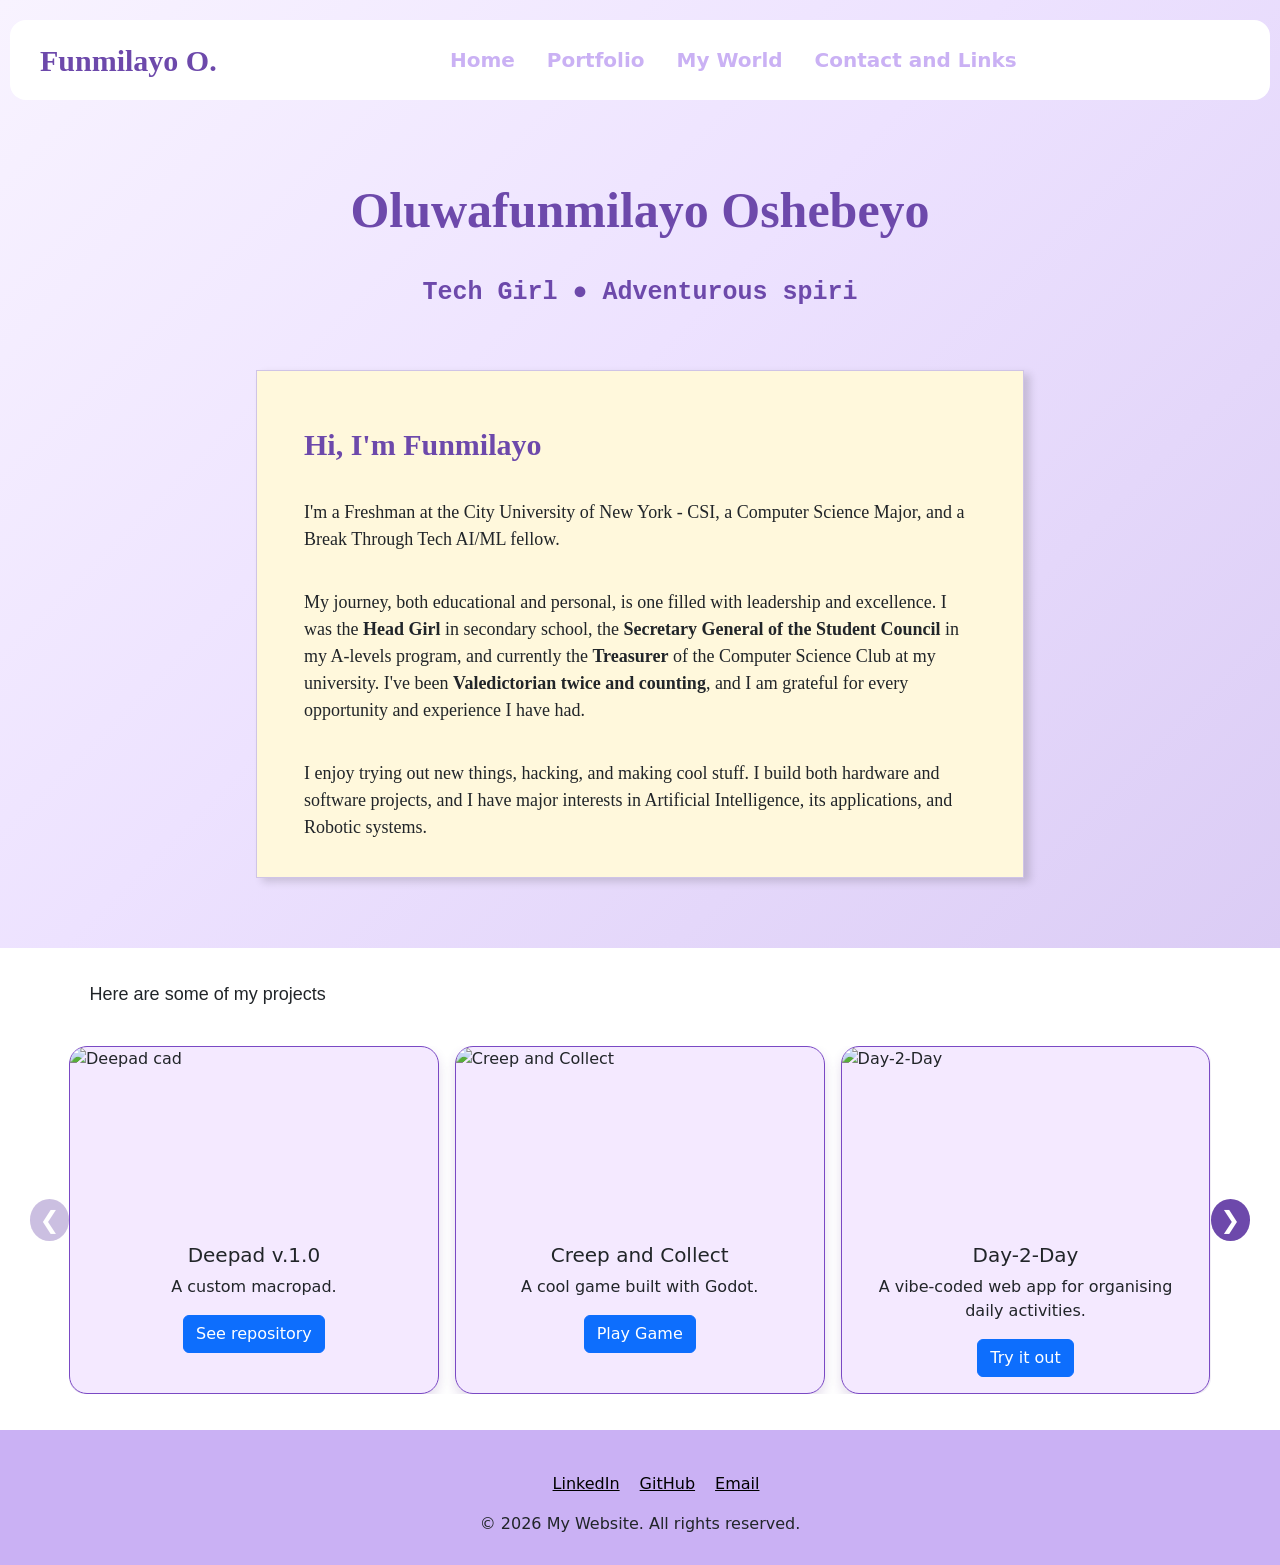
==== index.html @ a9be0886 "push" ====
<!DOCTYPE html>
<html lang="en">
    <head>
        <meta charset="UTF-8">
        <meta name="viewport" content="width=device-width, initial-scale=1.0">
        <title>Funmilayo Oshebeyo</title>
        <link href="https://cdn.jsdelivr.net/npm/bootstrap@5.3.8/dist/css/bootstrap.min.css" rel="stylesheet" integrity="sha384-sRIl4kxILFvY47J16cr9ZwB07vP4J8+LH7qKQnuqkuIAvNWLzeN8tE5YBujZqJLB" crossorigin="anonymous">
        <link rel="stylesheet" href="../pagesCSS/MyWebsite.css">
    </head>

    <body>
        <nav class="navbar navbar-expand-lg fixed-top">
        <div class="container-fluid">

            <a class="navbar-brand" href="https://www.linkedin.com/in/funmilayo-oshebeyo">Funmilayo O.</a>
            <button class="navbar-toggler" type="button" data-bs-toggle="offcanvas" data-bs-target="#offcanvasNavbar" aria-controls="offcanvasNavbar" aria-label="Toggle navigation">
                <span class="navbar-toggler-icon"></span>
            </button>

            <div class="offcanvas offcanvas-end" tabindex="-1" id="offcanvasNavbar" aria-labelledby="offcanvasNavbarLabel">
                <div class="offcanvas-header">
                    <h5 class="offcanvas-title" id="offcanvasNavbarLabel">Funmilayo</h5>
                    <button type="button" class="btn-close" data-bs-dismiss="offcanvas" aria-label="Close"></button>
                </div>

                <div class="offcanvas-body">
                    <ul class="navbar-nav justify-content-center flex-grow-1 pe-3">
                        <li class="nav-item">
                            <a class="nav-link mx-lg-2" href="index.html">Home</a>
                        </li>

                        <li class="nav-item">
                            <a class="nav-link mx-lg-2" aria-current="page" href="Portfolio.html">Portfolio</a>
                        </li>

                        <li class="nav-item">
                            <a class="nav-link mx-lg-2" href="MyWorld.html">My World</a>
                        </li>

                        <li class="nav-item">
                            <a class="nav-link mx-lg-2" href="Contact.html">Contact and Links</a>
                        </li>

                    </ul>
                </div>

            </div>
        </div>
    </nav>

    <div class="hero-section">
        <h1 class="myName">Oluwafunmilayo Oshebeyo</h1>
        <h1 id="portfText" class="typewriterText"></h1>

        <div class="notepad container">
            <h1 class="bigNoteText">Hi, I'm Funmilayo</h1>
            <p class="noteText">I'm a Freshman at the City University of New York - CSI, a Computer Science Major, and a Break Through Tech AI/ML fellow.</p>
            <p class="noteText">My journey, both educational and personal, is one filled with leadership and excellence. 
                I was the <span class="makeBold">Head Girl</span> in secondary school, the <span class="makeBold">Secretary General of the Student Council</span> in my A-levels program, and currently the <span class="makeBold">Treasurer</span> of the Computer Science Club at my university. 
                I've been <span class="makeBold">Valedictorian twice and counting</span>, and I am grateful for every opportunity and experience I have had.</p>
            <p class="noteText">I enjoy trying out new things, hacking, and making cool stuff. I build both hardware and software projects, and I have major interests in Artificial Intelligence, its applications, and Robotic systems.</p>
        </div>
    </div>

<!-- Let's do our poem, scrapbook (page or section), and motivation board -->

<!-- Bootstrap -->
    <div>
        <h1 class="someText">Here are some of my projects</h1>
        
        <section id="projectsCarousel" class="projects-carousel" aria-label="Project carousel">
            <button id="projectsPrev" class="leftandrightbuttons" type="button" aria-label="Previous project">&#10094;</button>

            <div class="projects-viewport">
                <div class="projects-track">

                    <div class="card project-card">
                        <img src="../images/projects/deepadCad.png" class="card-img-top" alt="Deepad cad">
                        <div class="card-body">
                            <h5 class="card-title">Deepad v.1.0</h5>
                            <p class="card-text">A custom macropad.</p>
                            <a href="https://github.com/Dee-24r/Dee-pad_clean" target="_blank" class="btn btn-primary">See repository</a>
                        </div>
                    </div>

                    <div class="card project-card">
                        <img src="../images/projects/creepAndCollect.png" class="card-img-top" alt="Creep and Collect">
                        <div class="card-body">
                            <h5 class="card-title">Creep and Collect</h5>
                            <p class="card-text">A cool game built with Godot.</p>
                            <a href="https://hack-girl.itch.io/creep-and-collect" target="_blank" class="btn btn-primary">Play Game</a>
                        </div>
                    </div>

                <div class="card project-card">
                    <img src="../images/projects/day-2-day.png" class="card-img-top" alt="Day-2-Day">
                    <div class="card-body">
                        <h5 class="card-title">Day-2-Day</h5>
                        <p class="card-text">A vibe-coded web app for organising daily activities.</p>
                        <a href="https://day-2-day.netlify.app/" target="_blank" class="btn btn-primary">Try it out</a>
                    </div>
                </div>

                <div class="card project-card">
                    <img src="../images/projects/ai-surveillance-threat-detection.png" class="card-img-top" alt="Surveillance">
                    <div class="card-body">
                        <h5 class="card-title">AI Surveillance Threat Detection</h5>
                        <p class="card-text">Simulated a threat detection system in Kaggle notebooks.</p>
                        <a href="https://www.kaggle.com/code/danielleoshebeyo/surveillance-threat-detection" target="_blank" class="btn btn-primary">See Notebook</a>
                    </div>
                </div>
                </div>
            </div>

            <button id="projectsNext" class="leftandrightbuttons" type="button" aria-label="Next project">&#10095;</button>
        </section>
    </div>

    <!-- <div class="pagesDiv"></div>

        <div class="linkToPagesBody">
            <img src="../images/cityPic.jfif" alt="Achievements" class="image">
            <div>
                <h1>Portfolio</h1>
                <h3>Achievements, Associations, and Experiences</h3>
            </div>
        </div>

        <div class="linkToPagesBody">
            <img src="../images/city.jfif" alt="My World" class="image">
            <div class="overlay-text-pages">
                <h1>My World</h1>
                <h3>Get to know me and my personal interests</h3>
            </div>
        </div>

        <div class="linkToPagesBody">
            <img src="../images/aicaricature.jpeg" alt="Scrapbook" class="image">
            <div class="overlay-text-pages">
                <h1>Scrapbook</h1>
                <h3>Recent activities</h3>
            </div>
        </div>

        <div class="linkToPagesBody">
            <img src="../images/aiPic.jpeg" alt="Contact" class="image">
            <div class="overlay-text-pages">
                <h1>Contacts and Links</h1>
                <h3>Contact me and check out my social media links</h3>
            </div>
        </div>


    </div> -->

    <footer class="footer">
        <div style="margin-top: 30px;">
            <ul class="no-decor">
                <li><a href="https://www.linkedin.com/in/funmilayo-oshebeyo" target="_blank">LinkedIn</a></li>
                    <li><a href="https://github.com/funmilayo-oshebeyo" target="_blank">GitHub</a></li>
                    <li><a href="mailto:fummyoshe@gmail.com" target="_blank">Email</a></li>
            </ul>
        </div>
        <p>&copy; 2026 My Website. All rights reserved.</p>
    </footer>


    <script src="https://cdn.jsdelivr.net/npm/bootstrap@5.3.8/dist/js/bootstrap.bundle.min.js" integrity="sha384-FKyoEForCGlyvwx9Hj09JcYn3nv7wiPVlz7YYwJrWVcXK/BmnVDxM+D2scQbITxI" crossorigin="anonymous"></script>
    <script src="../app.js"></script>
    </body>
</html>
---- pagesCSS/MyWebsite.css ----
*{
    margin: 0;
    padding: 0;
    box-sizing: border-box;
}

.style{
    display: flex;
    flex-direction: column;
    align-items: center;
}

/*-----------NAVBAR STARTS--------------*/

.navbar{
    background-color: white;
    height: 80px;
    margin-top: 20px;
    margin-left: 10px;
    margin-right: 10px;
    margin-bottom: 20px;
    border-radius: 16px;
    padding: 0.5rem;
}

.navbar-brand{
    margin-left: 10px;
    font-family: 'calibri';
    text-decoration: none;
    font-size: 30px;
    font-weight: 550;
    color: rgb(109, 73, 171);
    transition: 0.3s color;
    cursor: pointer;
}

.nav-link{
    text-decoration: none;
    color: rgb(202, 177, 244);
    font-size: 20px;
    font-weight: bold;
    align-items: center;
    cursor: pointer;
    position: relative;
}

.nav-link:hover, .nav-link:active{
    color: rgb(109, 73, 171);
    font-size: 20px;
    font-weight: bold;
    align-items: center;
    cursor: pointer;
}

@media(min-width: 991px){
    .nav-link::before{
        content: "";
        position: absolute;
        width: 0;
        bottom: 0;
        left: 50%;
        transform: translateX(-50%);
        height: 4px;
        background-color: rgb(109, 73, 171);
        border-radius: 20px;
        transition: width 0.3s ease;
    }

    .nav-link:hover::before, .nav-link:active::before{
        width: 70%;
    }
}

.navbar-toggler{
    border: none;
    font-size: 1.25rem;
}

/*-----------NAVBAR ENDS--------------*/


/*-----------HERO SECTION BEGINS--------------*/
.hero-section{
    background: linear-gradient(135deg, #F8F3FF 0%, #EDE2FF 45%, #DBCCF5 100%);
    background-size: cover;
    width: 100%;
    min-height: 100vh;
    padding-top: 180px;
    padding-bottom: 70px;

    display: flex;
    flex-direction: column;
    justify-content: flex-start;
    align-items: center;
}

.myName{
    font-size: 50px;
    font-weight: bold;
    font-family: 'Pacifico';
    color:rgb(109, 73, 171);
}

.typewriterText{
    margin-top: 30px;
    font-size: 25px;
    font-weight: bold;
    color: #6D49AB;
    font-family: 'Courier New', monospace;
}

.notepad{
    margin-top: 6vh;
    background-color: #fff8dc;
    border: 1px solid #cfc4e6;
    box-shadow: 6px 4px 8px rgba(0, 0, 0, 0.15);
    padding: 20px;
    width: 60%;
}

.bigNoteText{
    margin-left: 3vh;
    margin-top: 4vh;
    font-family: 'Playfair Display', serif;
    font-size: 30px;
    font-weight: bold;
    color:#6D49AB
}

.noteText{
    margin-left: 3vh;
    margin-right: 3vh;
    margin-top: 4vh;
    font-family: 'Playfair Display', serif;
    font-size: 18px;
}

.makeBold{
    font-weight: bold;
}


/*-----------HERO SECTION ENDS--------------*/



/*-----------CAROUSEL BEGINS--------------*/

.someText{
    margin-top: 4vh;
    margin-left: 7vw;
    font-size: 18px;
    font-family: Impact, Haettenschweiler, 'Arial Narrow Bold', sans-serif;
}

.projects-carousel{
    --visible-items: 3;
    --gap: 16px;
    margin: 40px 30px 0;
    position: relative;
    display: flex;
    align-items: center;
}

.projects-viewport{
    overflow: hidden;
    width: 100%;
    border-radius: 16px;
}

.projects-track{
    display: flex;
    gap: var(--gap);
    transition: transform 0.45s ease;
    will-change: transform;
}

.project-card{
    flex: 0 0 calc((100% - (var(--gap) * (var(--visible-items) - 1))) / var(--visible-items));
    /* min-height: 100%; */
    border-radius: 18px;
    background-color: #f4e9ff;
    border: 1px solid #7a49c4;
    box-shadow: 0 6px 12px rgba(84, 44, 135, 0.16);
    overflow: hidden;
}

.card-body{
    text-align: center;
}

.card-img-top{
    width: 100%;
    height: 180px;
    object-fit: cover;
}

.leftandrightbuttons{
    border: none;
    height: 42px;
    width: 42px;
    border-radius: 50%;
    background: #6d49ab;
    color: #ffffff;
    font-size: 24px;
    line-height: 1;
    cursor: pointer;
    display: inline-flex;
    align-items: center;
    justify-content: center;
}

.leftandrightbuttons:disabled{
    opacity: 0.35;
    cursor: not-allowed;
}


/*-----------CAROUSEL ENDS--------------*/


.pagesDiv{
    display: flex;
    flex-direction: row;
    width: 75%;
    justify-self: center;
    gap: 20px;
    margin-top: 20px;
}

.linkToPagesBody{
    border: 0px solid black;
    border-radius: 20px;
    box-shadow: 0 0 10px #ca94ef;
    padding: 20px;
    height: 100px;
    width: 100%;
    position: relative;
    display: inline-block;

    /*margin-bottom: 20px;
    font-family: 'Franklin Gothic Medium', 'Arial Narrow', Arial, sans-serif;
    color: bisque;
    text-shadow: 0 0 5px #9713f0, 0 0 10px #9713f0, 0 0 15px #9713f0;*/
}

.image{
    display: block;
    height: auto;
    width: 100%;
}

.linkToPagesBody img{
    height: 100px;
    width: 200px;
}

.aboutMe {
    background-color: ivory;
    border-radius: 20px;
    padding: 20px;
    margin-bottom: 20px;
    font-family: 'Franklin Gothic Medium', 'Arial Narrow', Arial, sans-serif;
    color: bisque;
    text-shadow: 0 0 5px #9713f0, 0 0 10px #9713f0, 0 0 15px #9713f0;
}

/* .carousel {
    display: flex;
    flex-direction: row;
    justify-content: center;
    background-color: honeydew;
    overflow-x: auto;
    gap: 10px;
    padding: 10px 3px 30px;
    font-family: 'Franklin Gothic Medium', 'Arial Narrow', Arial, sans-serif;
}

.carousel-item{
    height: 250px;
    width: 250px;
    border-radius: 20px;
    background-color: #ca94ef;
    border: 1px solid rgb(73, 0, 128);
    padding: 5px;
    text-align: center;
    font-size: 14px;
    color: white;
    font-family: 'Courier New', monospace;
    text-shadow: 0 0 5px #9713f0, 0 0 10px #9713f0, 0 0 15px #9713f0;
}

.carousel-item:hover {
    background-color: #9d30e6;
    border: 1px solid black;
    box-shadow: 0 0 10px #9d30e6;
    transform: scale(1.1);
    transition: transform 0.3s ease-in-out;
}

.carousel-item img {
    width: 100px;
    height: 100px;
    object-fit: cover;
    border-radius: 10px;
} */

.friends{
    background-color: beige;
    color: black;
    text-align: center;
    padding: 10px;
    font-family: 'Franklin Gothic Medium', 'Arial Narrow', Arial, sans-serif;
    display: flex;
    flex-direction: row;
    justify-content: center;
    gap: 50px;
}

.friends-item{
    background-color: antiquewhite;
    color: blueviolet;
    width: 250px;
    height: 250px;
    border-radius: 50%;
    border: none;
    justify-content: center;
    align-items: center;
}

.footer{
    margin-top: 4vh;
    height: 15vh;
    background-color: rgb(202, 177, 244);
    display: flex;
    flex-direction: column;
    justify-content: center;
    align-items: center;
}

.no-decor{
    list-style: none;
    display: flex;
    flex-direction: row;
    gap: 20px;
}

.no-decor li a{
    color: black;
}

/*.container{
    display: grid;
    grid-template-columns: repeat(3, 1fr);
    grid-template-rows: repeat(3, 1fr);
    gap: 5px;
    width: 300px;
    height: 300px;
    margin: 20px auto;
    removed    border: 20px solid #ca94ef;
}

.grid-item-1, .grid-item-2, .grid-item-4, .grid-item-6, 
.grid-item-7, .grid-item-8, .grid-item-9
{
    background-color: rgb(202, 177, 244);
    border: none;
}*/

/*<div class="container">
        <div class="grid-item-1" id="1"></div>
        <div class="grid-item-2" id="2"></div>
        <div class="grid-item-3" id="3"></div>
        <div class="grid-item-4" id="4"></div>
        <div class="grid-item-5" id="5"></div>
        <div class="grid-item-6" id="6"></div>
        <div class="grid-item-7" id="7"></div>
        <div class="grid-item-8" id="8"></div>
        <div class="grid-item-9" id="9"></div>
    </div>*/
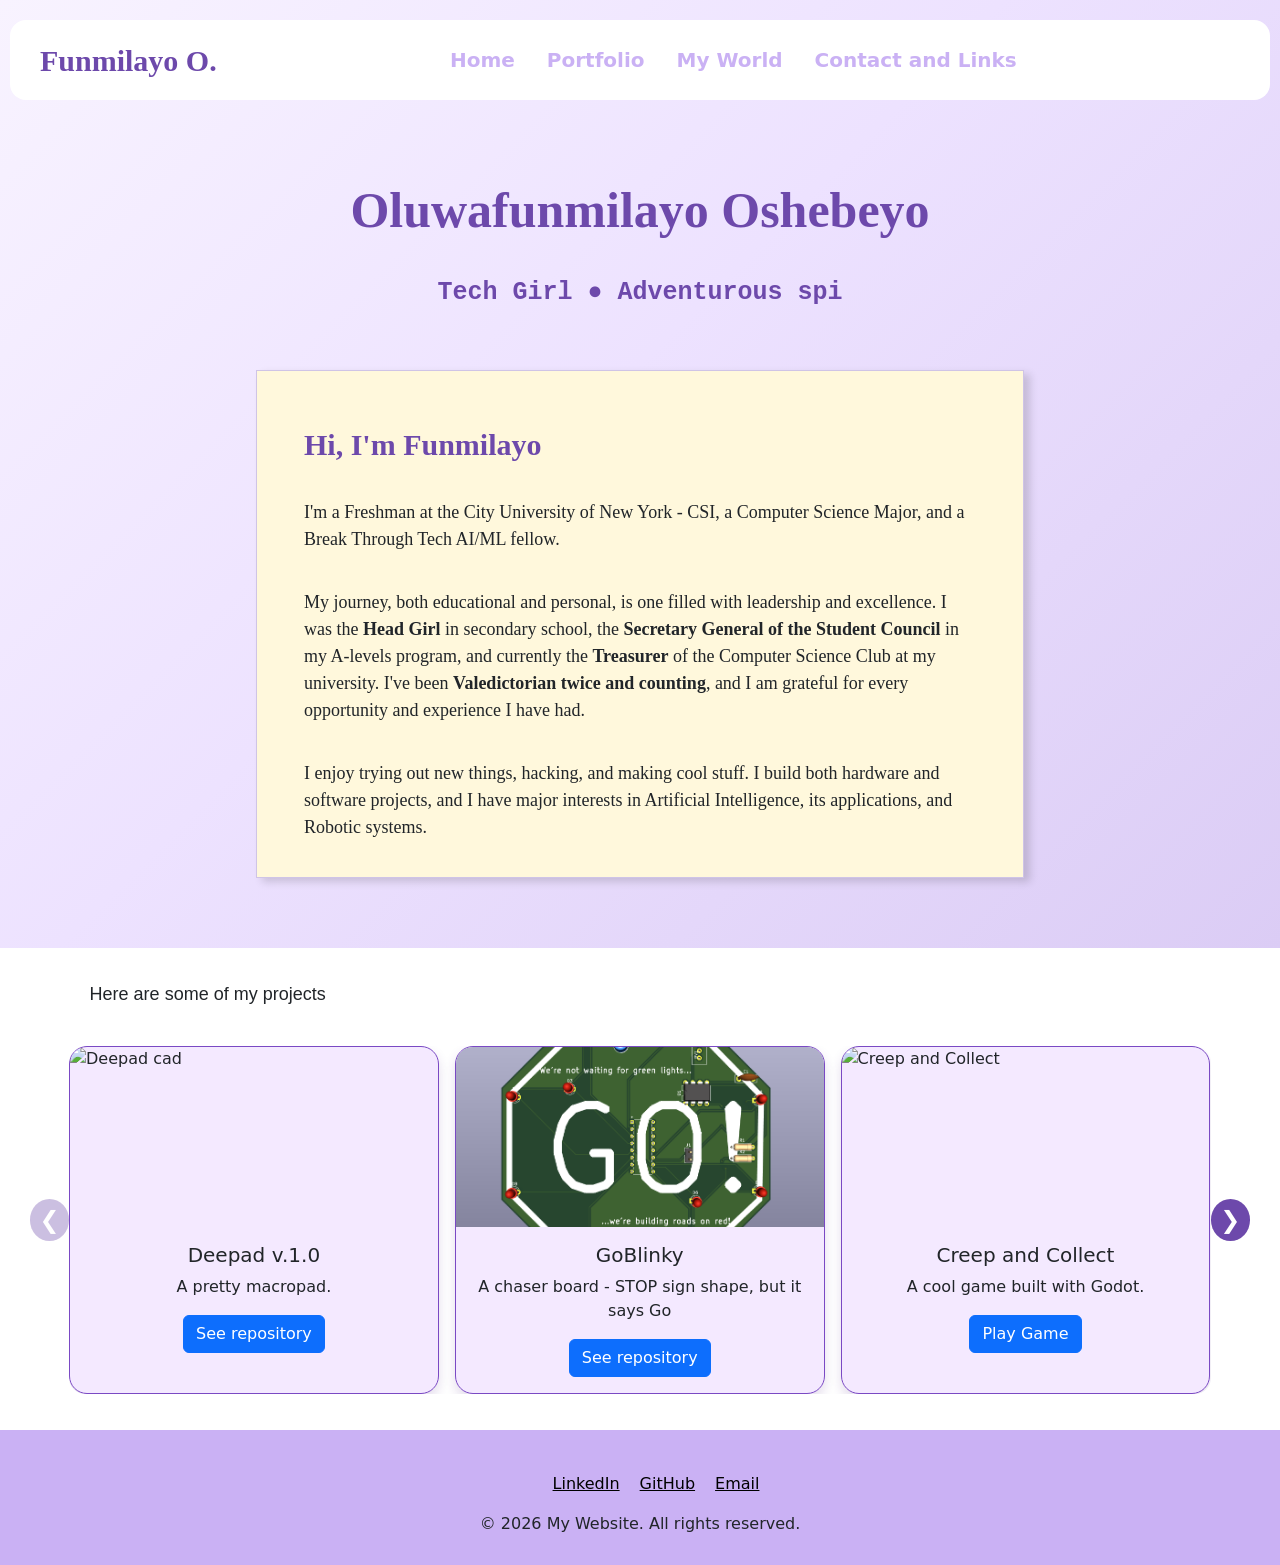
==== commit f31c3b99: "new project" ====
--- a/index.html
+++ b/index.html
@@ -4,8 +4,14 @@
         <meta charset="UTF-8">
         <meta name="viewport" content="width=device-width, initial-scale=1.0">
         <title>Funmilayo Oshebeyo</title>
+
         <link href="https://cdn.jsdelivr.net/npm/bootstrap@5.3.8/dist/css/bootstrap.min.css" rel="stylesheet" integrity="sha384-sRIl4kxILFvY47J16cr9ZwB07vP4J8+LH7qKQnuqkuIAvNWLzeN8tE5YBujZqJLB" crossorigin="anonymous">
-        <link rel="stylesheet" href="../pagesCSS/MyWebsite.css">
+        <link rel="stylesheet" href="pagesCSS/MyWebsite.css">
+
+        <link rel="icon" href="favicon.ico?v=2" type="image/x-icon">
+        <link rel="shortcut icon" href="favicon.ico?v=2" type="image/x-icon">
+        <link rel="icon" type="image/png" sizes="32x32" href="favicon-32x32.png?v=2">
+        <link rel="icon" type="image/png" sizes="16x16" href="favicon-16x16.png?v=2">
     </head>
 
     <body>
@@ -30,15 +36,15 @@
                         </li>
 
                         <li class="nav-item">
-                            <a class="nav-link mx-lg-2" aria-current="page" href="Portfolio.html">Portfolio</a>
+                            <a class="nav-link mx-lg-2" aria-current="page" href="pagesHTML/Portfolio.html">Portfolio</a>
                         </li>
 
                         <li class="nav-item">
-                            <a class="nav-link mx-lg-2" href="MyWorld.html">My World</a>
+                            <a class="nav-link mx-lg-2" href="pagesHTML/MyWorld.html">My World</a>
                         </li>
 
                         <li class="nav-item">
-                            <a class="nav-link mx-lg-2" href="Contact.html">Contact and Links</a>
+                            <a class="nav-link mx-lg-2" href="pagesHTML/Contact.html">Contact and Links</a>
                         </li>
 
                     </ul>
@@ -62,8 +68,6 @@
         </div>
     </div>
 
-<!-- Let's do our poem, scrapbook (page or section), and motivation board -->
-
 <!-- Bootstrap -->
     <div>
         <h1 class="someText">Here are some of my projects</h1>
@@ -75,16 +79,25 @@
                 <div class="projects-track">
 
                     <div class="card project-card">
-                        <img src="../images/projects/deepadCad.png" class="card-img-top" alt="Deepad cad">
+                        <img src="images/projects/deepadCad.png" class="card-img-top" alt="Deepad cad">
                         <div class="card-body">
                             <h5 class="card-title">Deepad v.1.0</h5>
-                            <p class="card-text">A custom macropad.</p>
+                            <p class="card-text">A pretty macropad.</p>
                             <a href="https://github.com/Dee-24r/Dee-pad_clean" target="_blank" class="btn btn-primary">See repository</a>
                         </div>
                     </div>
 
                     <div class="card project-card">
-                        <img src="../images/projects/creepAndCollect.png" class="card-img-top" alt="Creep and Collect">
+                        <img src="images/projects/GoBlinky.png" class="card-img-top" alt="GoBlinky">
+                        <div class="card-body">
+                            <h5 class="card-title">GoBlinky</h5>
+                            <p class="card-text">A chaser board - STOP sign shape, but it says Go</p>
+                            <a href="https://github.com/Dee-24r/GoBlinky" target="_blank" class="btn btn-primary">See repository</a>
+                        </div>
+                    </div>
+
+                    <div class="card project-card">
+                        <img src="images/projects/creepAndCollect.png" class="card-img-top" alt="Creep and Collect">
                         <div class="card-body">
                             <h5 class="card-title">Creep and Collect</h5>
                             <p class="card-text">A cool game built with Godot.</p>
@@ -93,7 +106,7 @@
                     </div>
 
                 <div class="card project-card">
-                    <img src="../images/projects/day-2-day.png" class="card-img-top" alt="Day-2-Day">
+                    <img src="images/projects/day-2-day.png" class="card-img-top" alt="Day-2-Day">
                     <div class="card-body">
                         <h5 class="card-title">Day-2-Day</h5>
                         <p class="card-text">A vibe-coded web app for organising daily activities.</p>
@@ -102,7 +115,7 @@
                 </div>
 
                 <div class="card project-card">
-                    <img src="../images/projects/ai-surveillance-threat-detection.png" class="card-img-top" alt="Surveillance">
+                    <img src="images/projects/ai-surveillance-threat-detection.png" class="card-img-top" alt="Surveillance">
                     <div class="card-body">
                         <h5 class="card-title">AI Surveillance Threat Detection</h5>
                         <p class="card-text">Simulated a threat detection system in Kaggle notebooks.</p>
@@ -119,7 +132,7 @@
     <!-- <div class="pagesDiv"></div>
 
         <div class="linkToPagesBody">
-            <img src="../images/cityPic.jfif" alt="Achievements" class="image">
+            <img src="images/cityPic.jfif" alt="Achievements" class="image">
             <div>
                 <h1>Portfolio</h1>
                 <h3>Achievements, Associations, and Experiences</h3>
@@ -127,7 +140,7 @@
         </div>
 
         <div class="linkToPagesBody">
-            <img src="../images/city.jfif" alt="My World" class="image">
+            <img src="images/city.jfif" alt="My World" class="image">
             <div class="overlay-text-pages">
                 <h1>My World</h1>
                 <h3>Get to know me and my personal interests</h3>
@@ -135,7 +148,7 @@
         </div>
 
         <div class="linkToPagesBody">
-            <img src="../images/aicaricature.jpeg" alt="Scrapbook" class="image">
+            <img src="images/aicaricature.jpeg" alt="Scrapbook" class="image">
             <div class="overlay-text-pages">
                 <h1>Scrapbook</h1>
                 <h3>Recent activities</h3>
@@ -143,7 +156,7 @@
         </div>
 
         <div class="linkToPagesBody">
-            <img src="../images/aiPic.jpeg" alt="Contact" class="image">
+            <img src="images/aiPic.jpeg" alt="Contact" class="image">
             <div class="overlay-text-pages">
                 <h1>Contacts and Links</h1>
                 <h3>Contact me and check out my social media links</h3>
@@ -166,6 +179,6 @@
 
 
     <script src="https://cdn.jsdelivr.net/npm/bootstrap@5.3.8/dist/js/bootstrap.bundle.min.js" integrity="sha384-FKyoEForCGlyvwx9Hj09JcYn3nv7wiPVlz7YYwJrWVcXK/BmnVDxM+D2scQbITxI" crossorigin="anonymous"></script>
-    <script src="../app.js"></script>
+    <script src="app.js"></script>
     </body>
 </html>
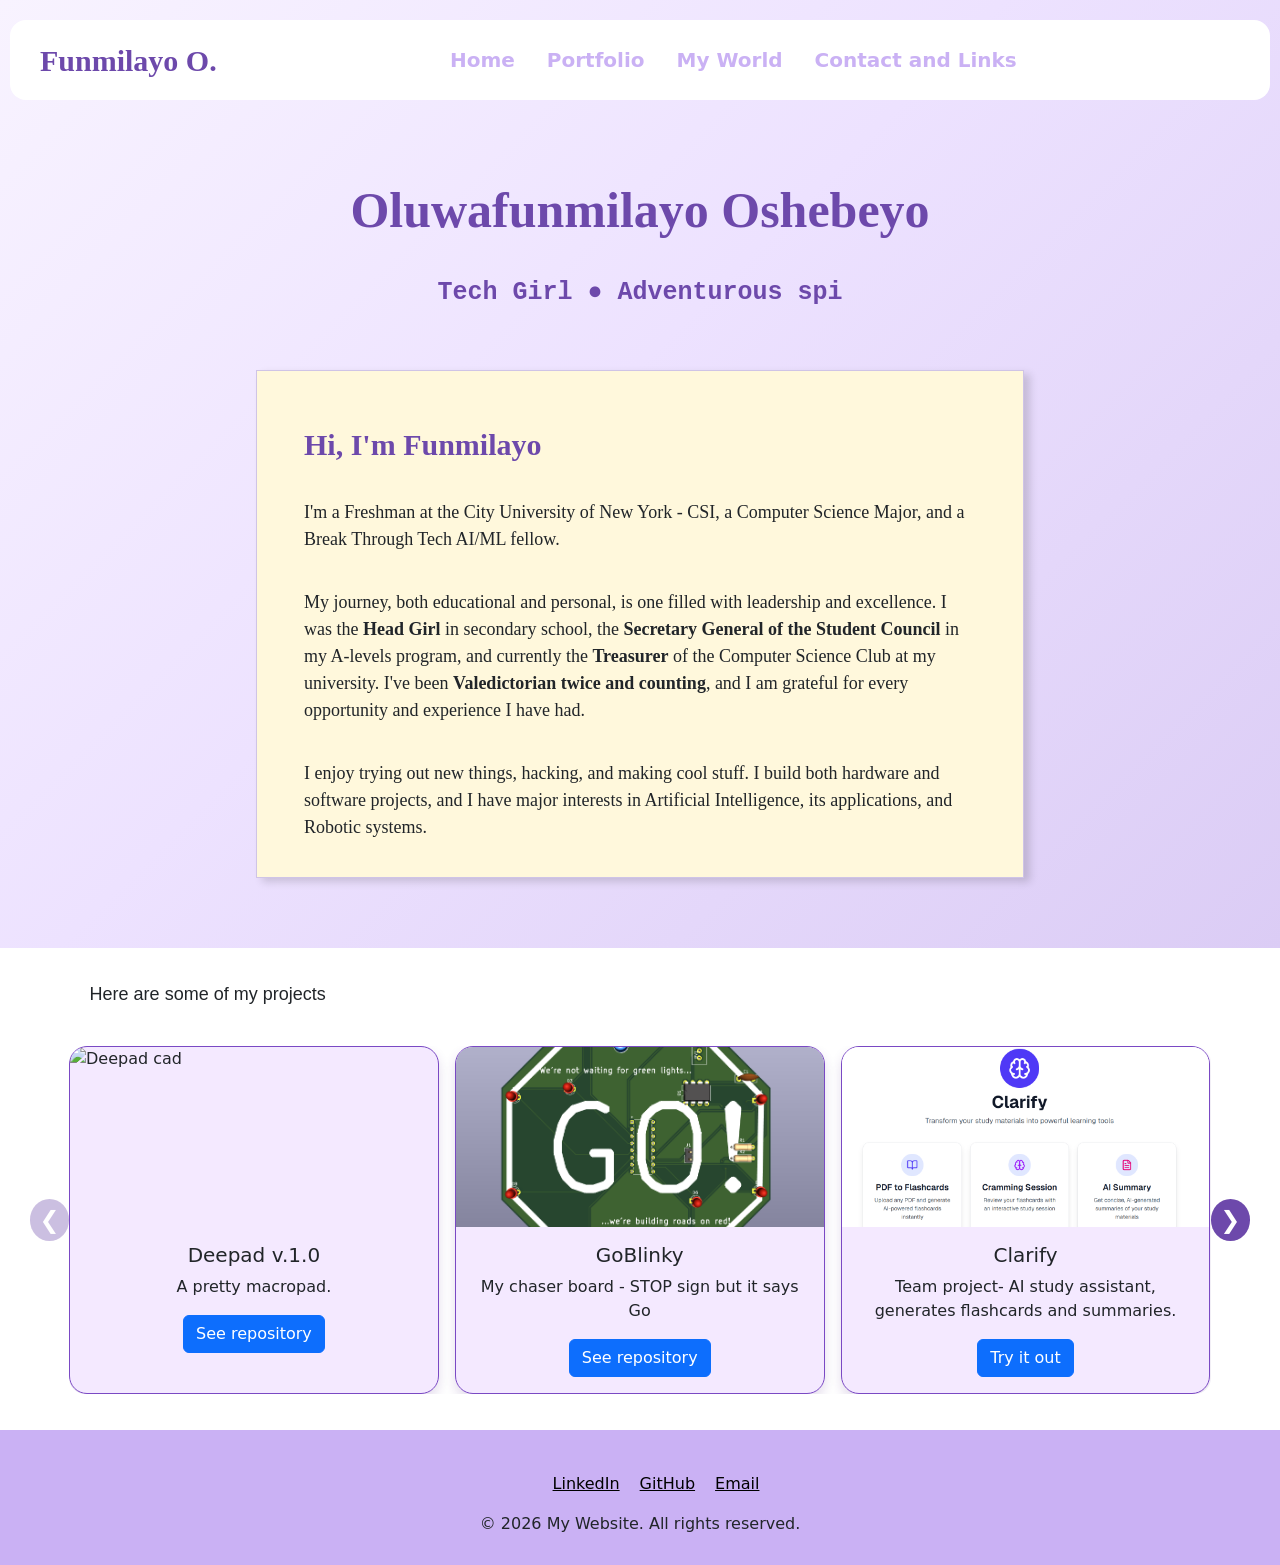
==== commit aeed085e: "added project" ====
--- a/index.html
+++ b/index.html
@@ -91,8 +91,17 @@
                         <img src="images/projects/GoBlinky.png" class="card-img-top" alt="GoBlinky">
                         <div class="card-body">
                             <h5 class="card-title">GoBlinky</h5>
-                            <p class="card-text">A chaser board - STOP sign shape, but it says Go</p>
+                            <p class="card-text">My chaser board - STOP sign but it says Go</p>
                             <a href="https://github.com/Dee-24r/GoBlinky" target="_blank" class="btn btn-primary">See repository</a>
+                        </div>
+                    </div>
+
+                    <div class="card project-card">
+                        <img src="images/projects/clarify.png" class="card-img-top" alt="Clarify">
+                        <div class="card-body">
+                            <h5 class="card-title">Clarify</h5>
+                            <p class="card-text">Team project- AI study assistant, generates flashcards and summaries.</p>
+                            <a href="https://clarify-study.vercel.app/" target="_blank" class="btn btn-primary">Try it out</a>
                         </div>
                     </div>
 
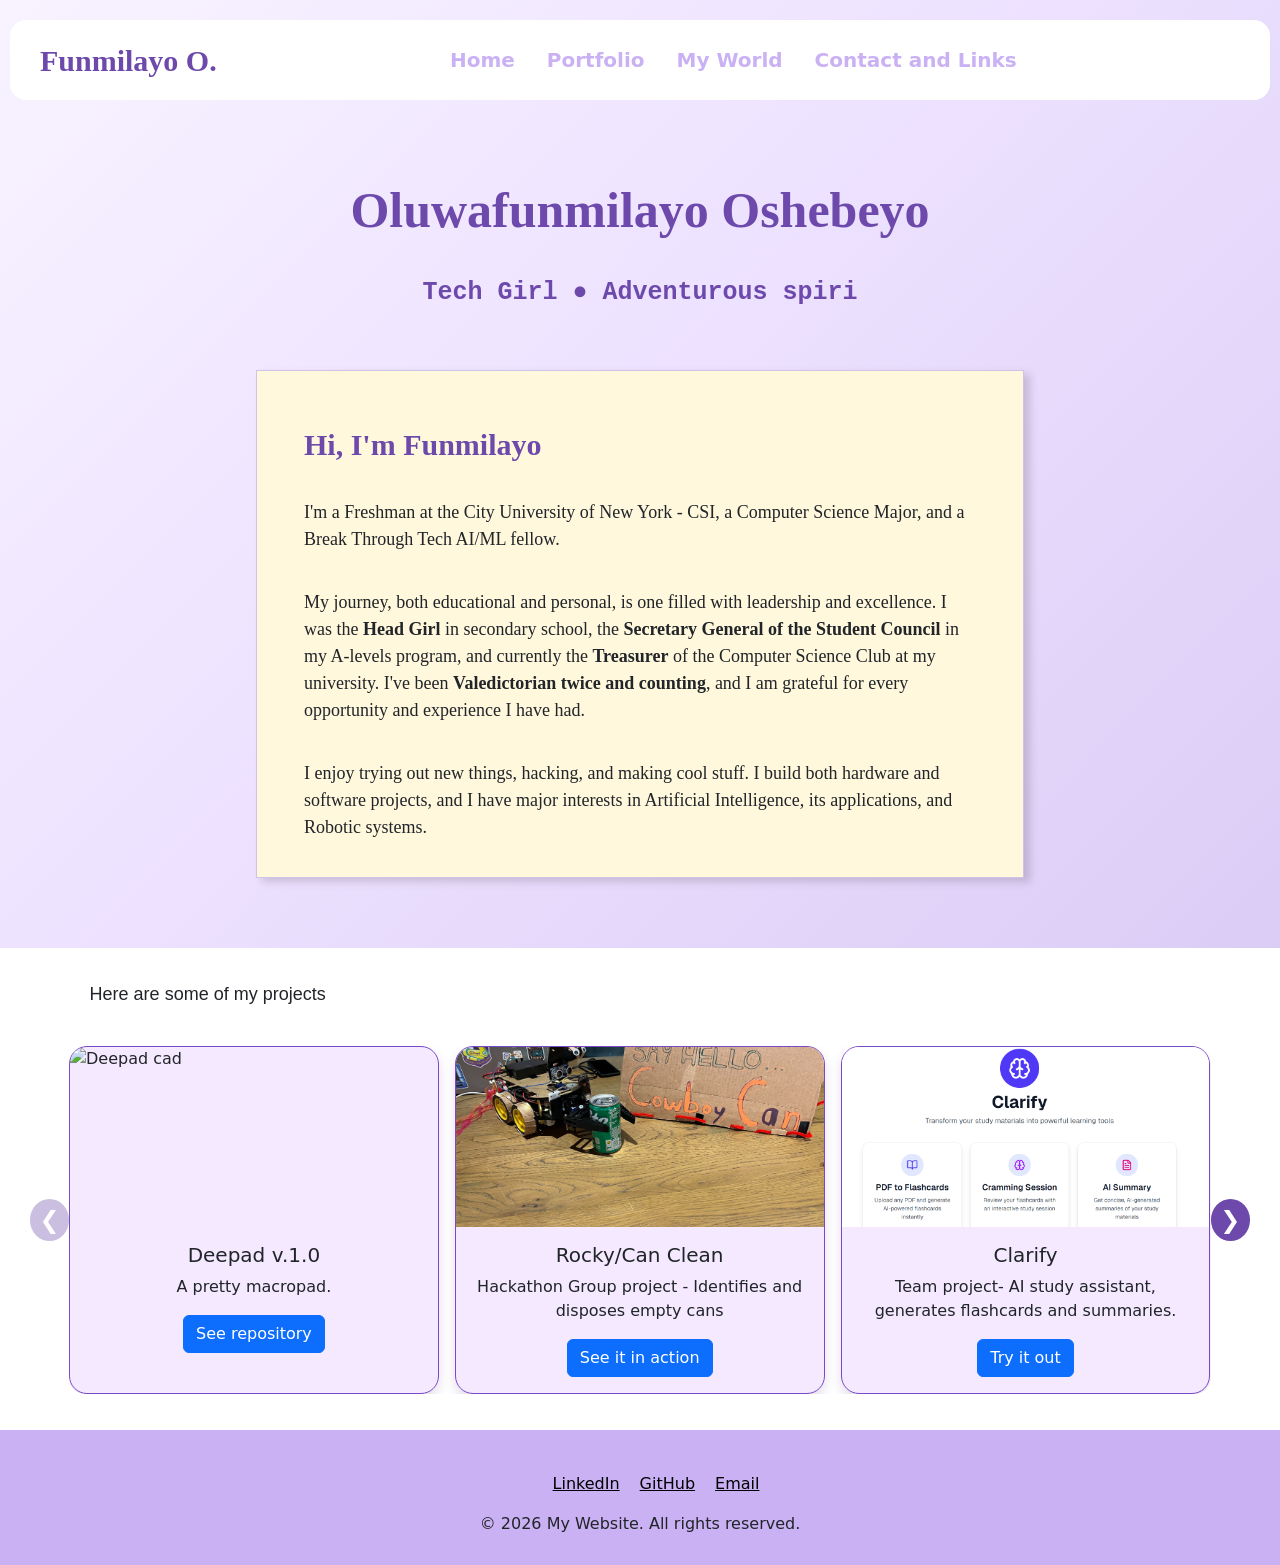
==== commit fe028330: "New Project!! :))" ====
--- a/index.html
+++ b/index.html
@@ -88,6 +88,33 @@
                     </div>
 
                     <div class="card project-card">
+                        <img src="images/projects/Rocky.jpg" class="card-img-top" alt="Can Clean">
+                        <div class="card-body">
+                            <h5 class="card-title">Rocky/Can Clean</h5>
+                            <p class="card-text">Hackathon Group project - Identifies and disposes empty cans</p>
+                            <a href="https://user-cdn.hackclub-assets.com/019e3a01-506f-7c05-a176-3d5db50b231a/output.mp4" target="_blank" class="btn btn-primary">See it in action</a>
+                        </div>
+                    </div>
+
+                    <div class="card project-card">
+                        <img src="images/projects/clarify.png" class="card-img-top" alt="Clarify">
+                        <div class="card-body">
+                            <h5 class="card-title">Clarify</h5>
+                            <p class="card-text">Team project- AI study assistant, generates flashcards and summaries.</p>
+                            <a href="https://clarify-study.vercel.app/" target="_blank" class="btn btn-primary">Try it out</a>
+                        </div>
+                    </div>
+
+                    <div class="card project-card">
+                        <img src="images/projects/creepAndCollect.png" class="card-img-top" alt="Creep and Collect">
+                        <div class="card-body">
+                            <h5 class="card-title">Creep and Collect</h5>
+                            <p class="card-text">A cool game built with Godot.</p>
+                            <a href="https://hack-girl.itch.io/creep-and-collect" target="_blank" class="btn btn-primary">Play Game</a>
+                        </div>
+                    </div>
+
+                    <div class="card project-card">
                         <img src="images/projects/GoBlinky.png" class="card-img-top" alt="GoBlinky">
                         <div class="card-body">
                             <h5 class="card-title">GoBlinky</h5>
@@ -95,22 +122,13 @@
                             <a href="https://github.com/Dee-24r/GoBlinky" target="_blank" class="btn btn-primary">See repository</a>
                         </div>
                     </div>
-
-                    <div class="card project-card">
-                        <img src="images/projects/clarify.png" class="card-img-top" alt="Clarify">
-                        <div class="card-body">
-                            <h5 class="card-title">Clarify</h5>
-                            <p class="card-text">Team project- AI study assistant, generates flashcards and summaries.</p>
-                            <a href="https://clarify-study.vercel.app/" target="_blank" class="btn btn-primary">Try it out</a>
-                        </div>
-                    </div>
-
-                    <div class="card project-card">
-                        <img src="images/projects/creepAndCollect.png" class="card-img-top" alt="Creep and Collect">
-                        <div class="card-body">
-                            <h5 class="card-title">Creep and Collect</h5>
-                            <p class="card-text">A cool game built with Godot.</p>
-                            <a href="https://hack-girl.itch.io/creep-and-collect" target="_blank" class="btn btn-primary">Play Game</a>
+                
+                    <div class="card project-card">
+                        <img src="images/projects/sleepySleepover.png" class="card-img-top" alt="sleepy screenshot">
+                        <div class="card-body">
+                            <h5 class="card-title">Sleepy</h5>
+                            <p class="card-text">Team build for a hackathon.</p>
+                            <a href="https://jadyn-h.github.io/Sleepy_sleepover/main.html" target="_blank" class="btn btn-primary">Try it out</a>
                         </div>
                     </div>
 
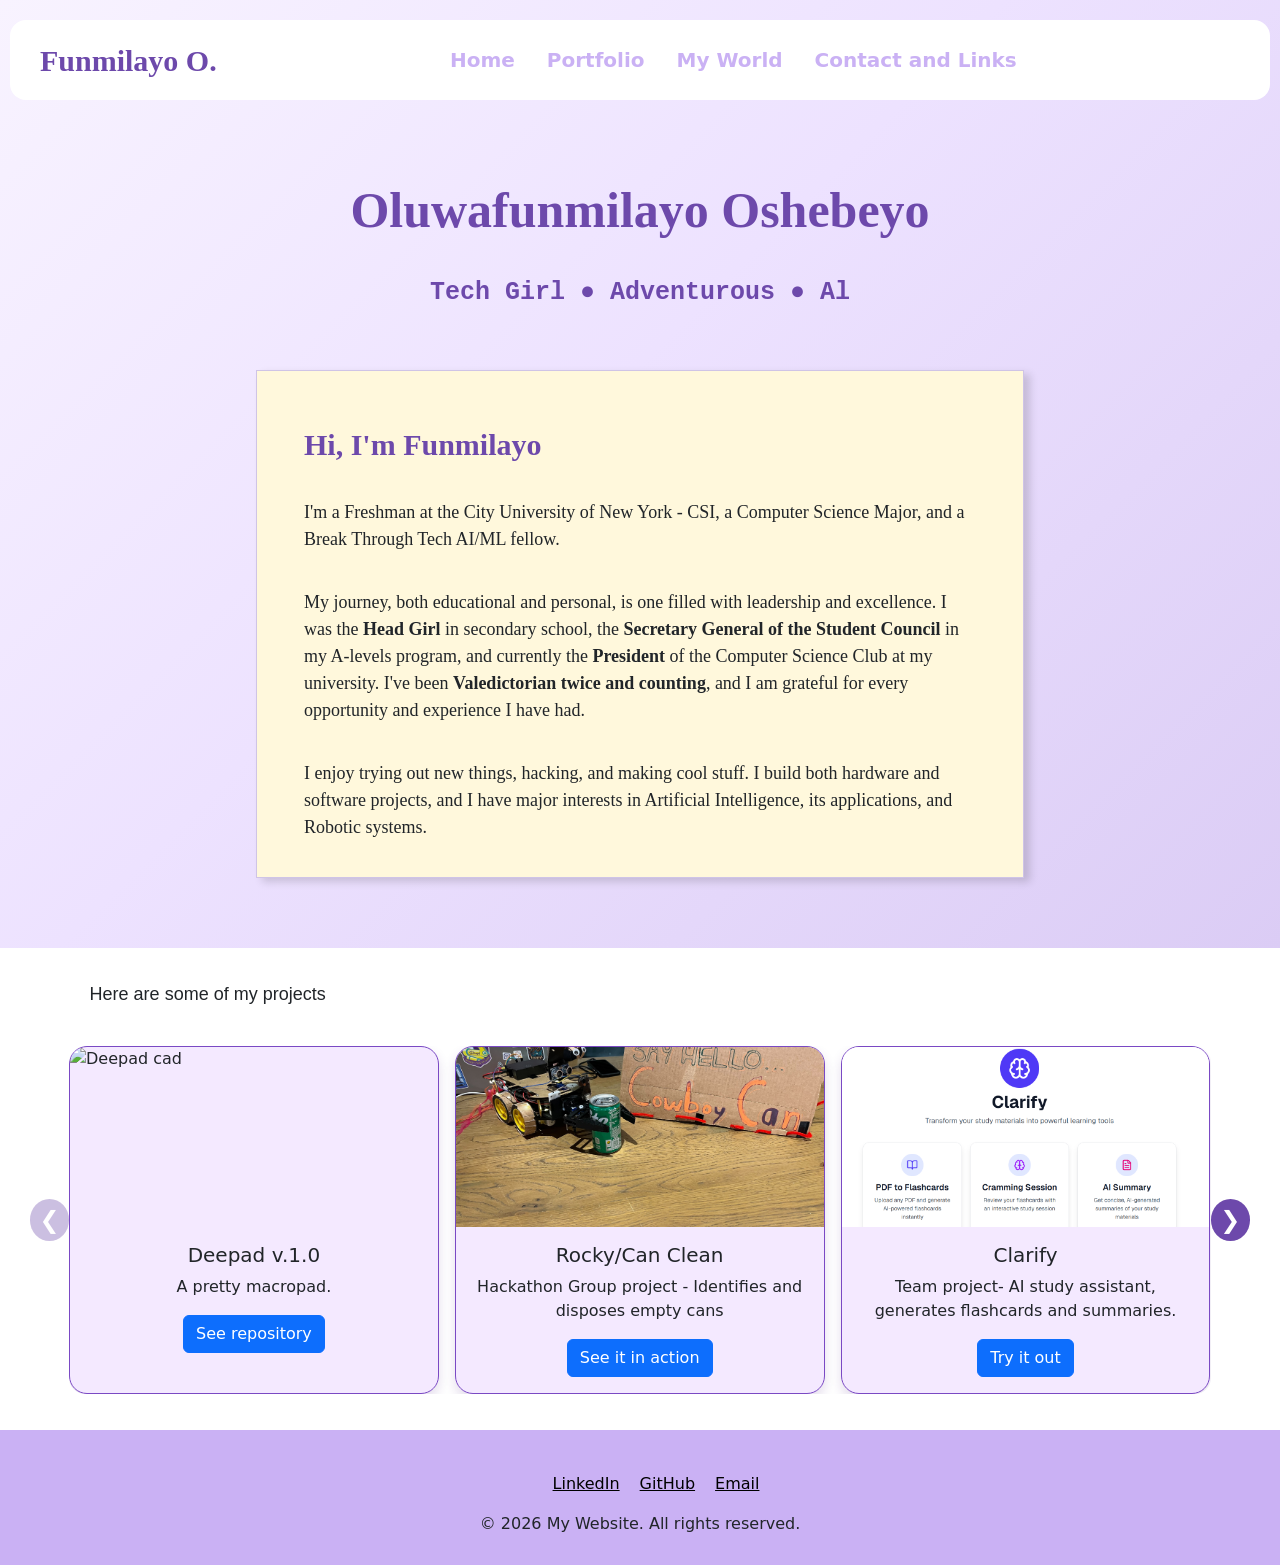
==== commit 82ddcf6b: "update" ====
--- a/index.html
+++ b/index.html
@@ -62,7 +62,7 @@
             <h1 class="bigNoteText">Hi, I'm Funmilayo</h1>
             <p class="noteText">I'm a Freshman at the City University of New York - CSI, a Computer Science Major, and a Break Through Tech AI/ML fellow.</p>
             <p class="noteText">My journey, both educational and personal, is one filled with leadership and excellence. 
-                I was the <span class="makeBold">Head Girl</span> in secondary school, the <span class="makeBold">Secretary General of the Student Council</span> in my A-levels program, and currently the <span class="makeBold">Treasurer</span> of the Computer Science Club at my university. 
+                I was the <span class="makeBold">Head Girl</span> in secondary school, the <span class="makeBold">Secretary General of the Student Council</span> in my A-levels program, and currently the <span class="makeBold">President</span> of the Computer Science Club at my university. 
                 I've been <span class="makeBold">Valedictorian twice and counting</span>, and I am grateful for every opportunity and experience I have had.</p>
             <p class="noteText">I enjoy trying out new things, hacking, and making cool stuff. I build both hardware and software projects, and I have major interests in Artificial Intelligence, its applications, and Robotic systems.</p>
         </div>
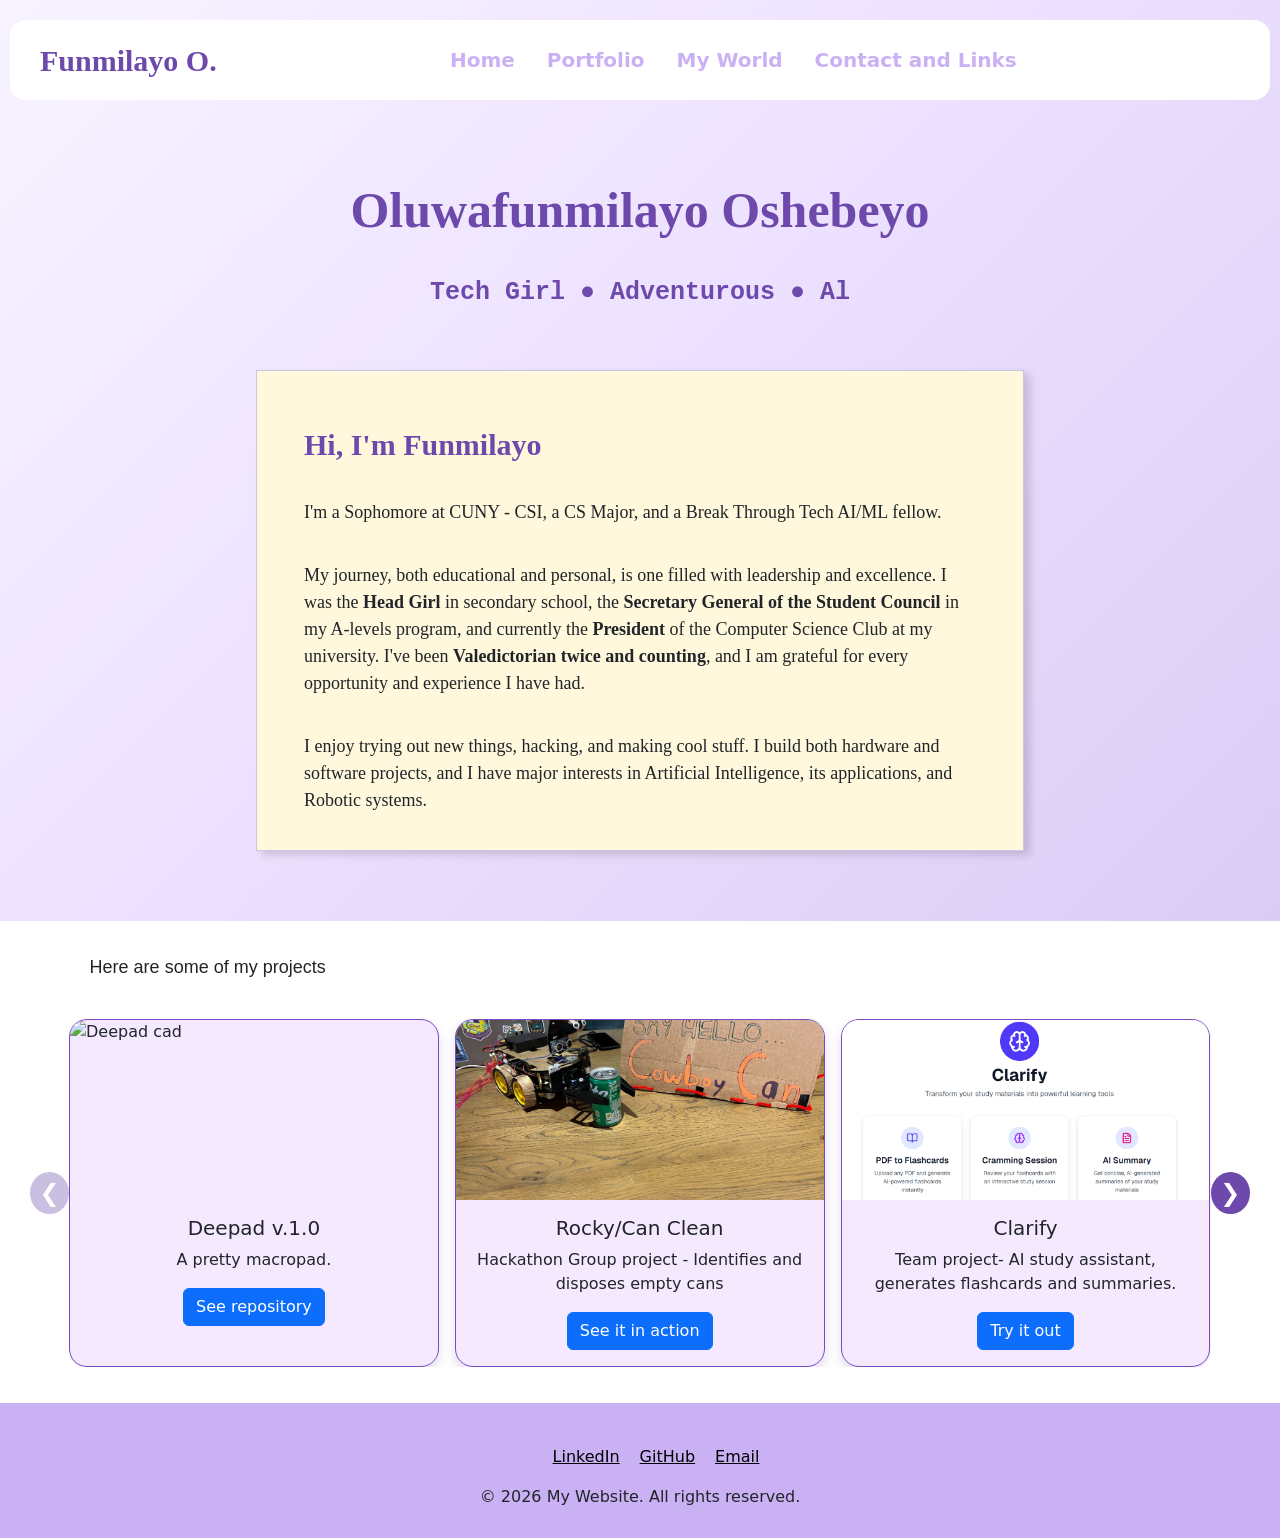
==== commit aa00313d: "changes" ====
--- a/index.html
+++ b/index.html
@@ -60,7 +60,7 @@
 
         <div class="notepad container">
             <h1 class="bigNoteText">Hi, I'm Funmilayo</h1>
-            <p class="noteText">I'm a Freshman at the City University of New York - CSI, a Computer Science Major, and a Break Through Tech AI/ML fellow.</p>
+            <p class="noteText">I'm a Sophomore at CUNY - CSI, a CS Major, and a Break Through Tech AI/ML fellow.</p>
             <p class="noteText">My journey, both educational and personal, is one filled with leadership and excellence. 
                 I was the <span class="makeBold">Head Girl</span> in secondary school, the <span class="makeBold">Secretary General of the Student Council</span> in my A-levels program, and currently the <span class="makeBold">President</span> of the Computer Science Club at my university. 
                 I've been <span class="makeBold">Valedictorian twice and counting</span>, and I am grateful for every opportunity and experience I have had.</p>
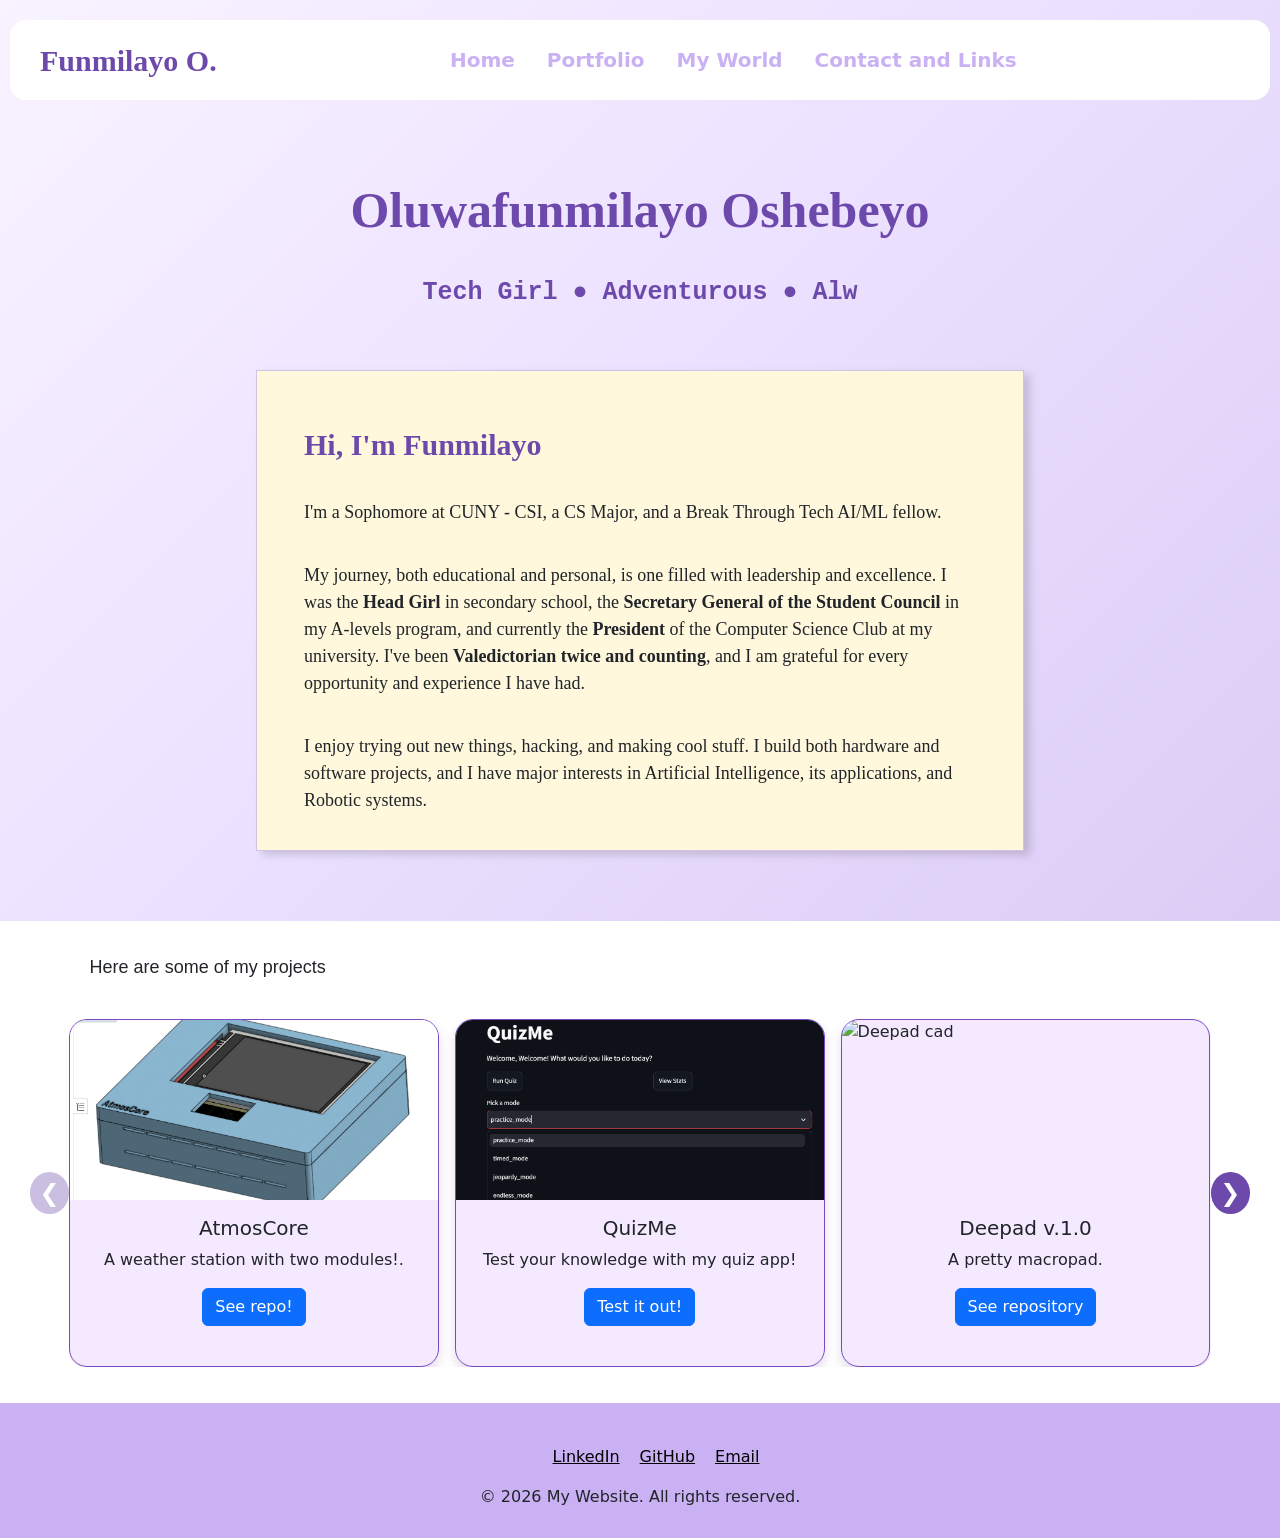
==== commit 12d22c24: "I'm growning lol (changes)" ====
--- a/index.html
+++ b/index.html
@@ -77,6 +77,25 @@
 
             <div class="projects-viewport">
                 <div class="projects-track">
+                    
+                    <div class="card project-card">
+                        <img src="images/projects/atmoscore.png" class="card-img-top" alt="AtmosCore">
+                        <div class="card-body">
+                            <h5 class="card-title">AtmosCore</h5>
+                            <p class="card-text">A weather station with two modules!.</p>
+                            <a href="https://github.com/parya7254/AtmosCore" target="_blank" class="btn btn-primary">See repo!</a>
+                        </div>
+                    </div>
+
+                    
+                    <div class="card project-card">
+                        <img src="images/projects/QuizMe.png" class="card-img-top" alt="QuizMe">
+                        <div class="card-body">
+                            <h5 class="card-title">QuizMe</h5>
+                            <p class="card-text">Test your knowledge with my quiz app!</p>
+                            <a href="https://quiz-master-q2evebp8vev9djubrrgzjy.streamlit.app/" target="_blank" class="btn btn-primary">Test it out!</a>
+                        </div>
+                    </div>
 
                     <div class="card project-card">
                         <img src="images/projects/deepadCad.png" class="card-img-top" alt="Deepad cad">
@@ -132,14 +151,14 @@
                         </div>
                     </div>
 
-                <div class="card project-card">
-                    <img src="images/projects/day-2-day.png" class="card-img-top" alt="Day-2-Day">
-                    <div class="card-body">
-                        <h5 class="card-title">Day-2-Day</h5>
-                        <p class="card-text">A vibe-coded web app for organising daily activities.</p>
-                        <a href="https://day-2-day.netlify.app/" target="_blank" class="btn btn-primary">Try it out</a>
-                    </div>
-                </div>
+                    <div class="card project-card">
+                        <img src="images/projects/day-2-day.png" class="card-img-top" alt="Day-2-Day">
+                        <div class="card-body">
+                            <h5 class="card-title">Day-2-Day</h5>
+                            <p class="card-text">A vibe-coded web app for organising daily activities.</p>
+                            <a href="https://day-2-day.netlify.app/" target="_blank" class="btn btn-primary">Try it out</a>
+                        </div>
+                    </div>
 
                 <div class="card project-card">
                     <img src="images/projects/ai-surveillance-threat-detection.png" class="card-img-top" alt="Surveillance">
